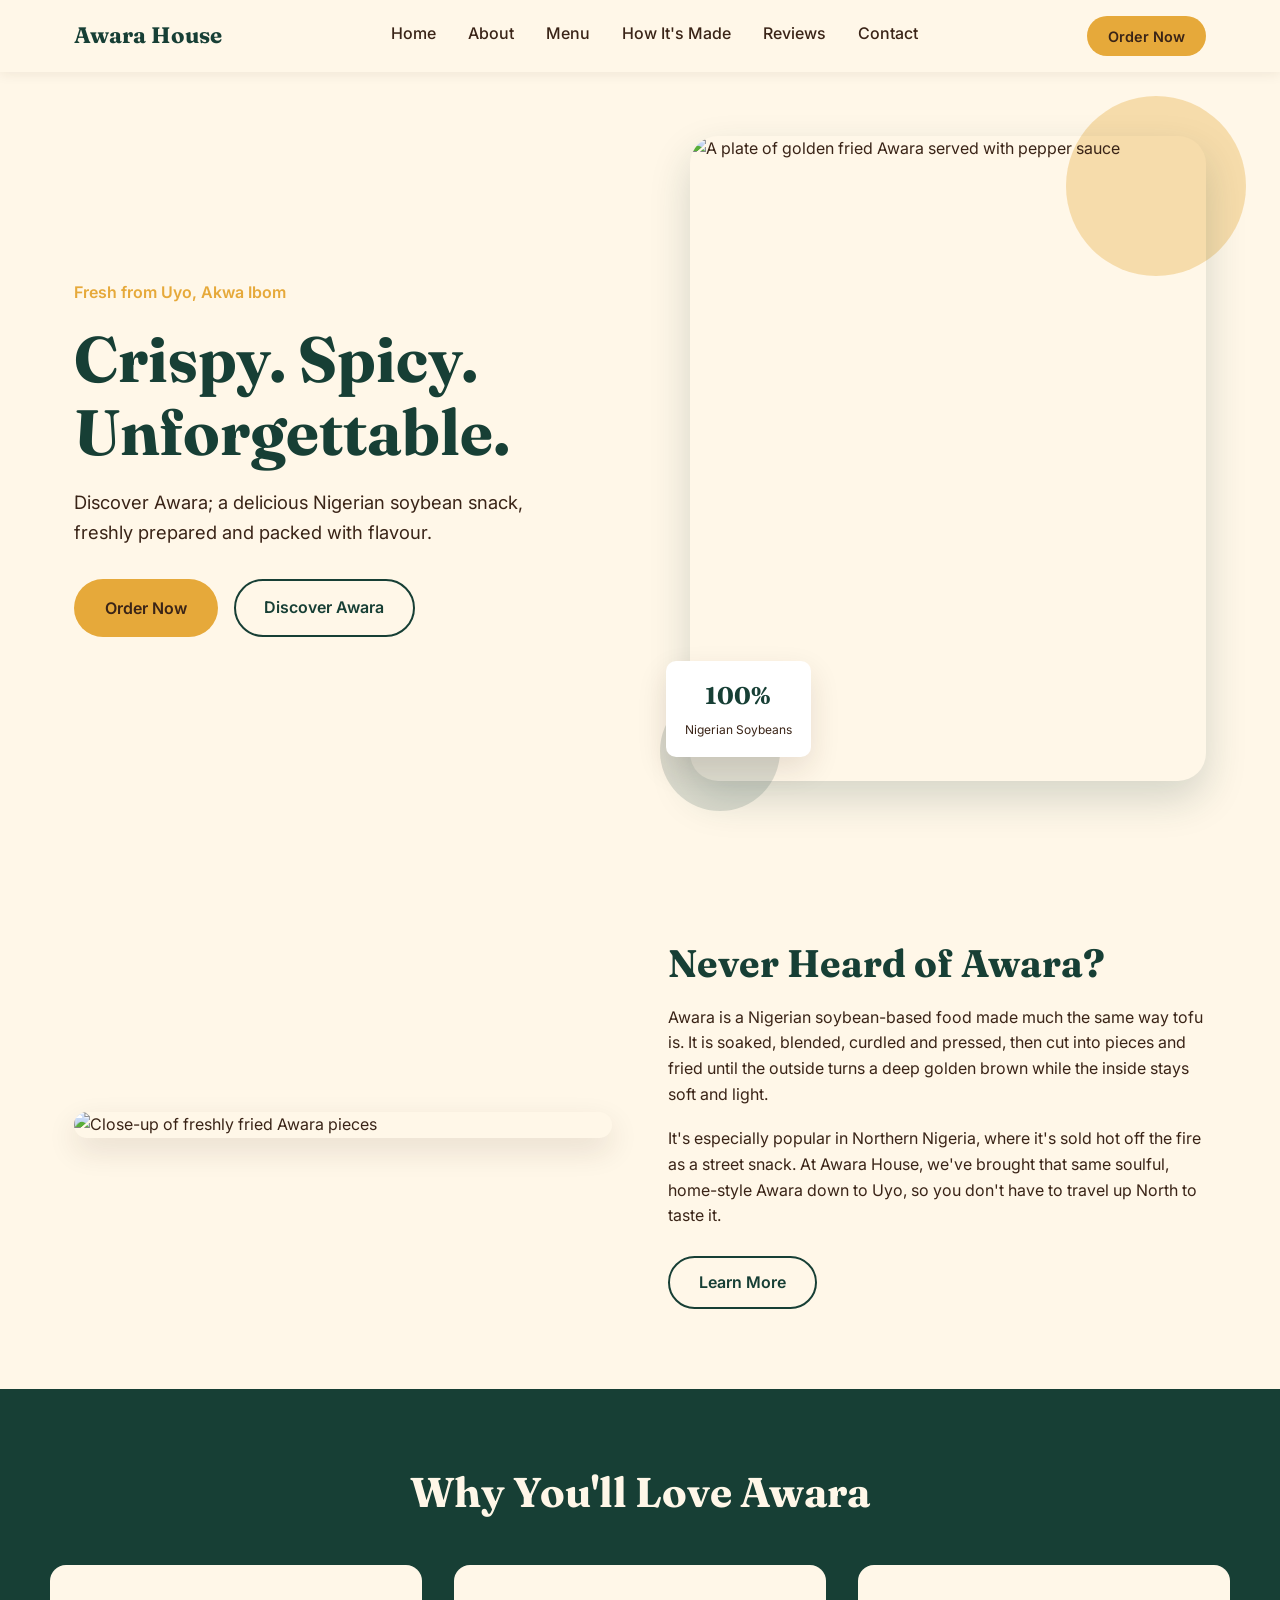
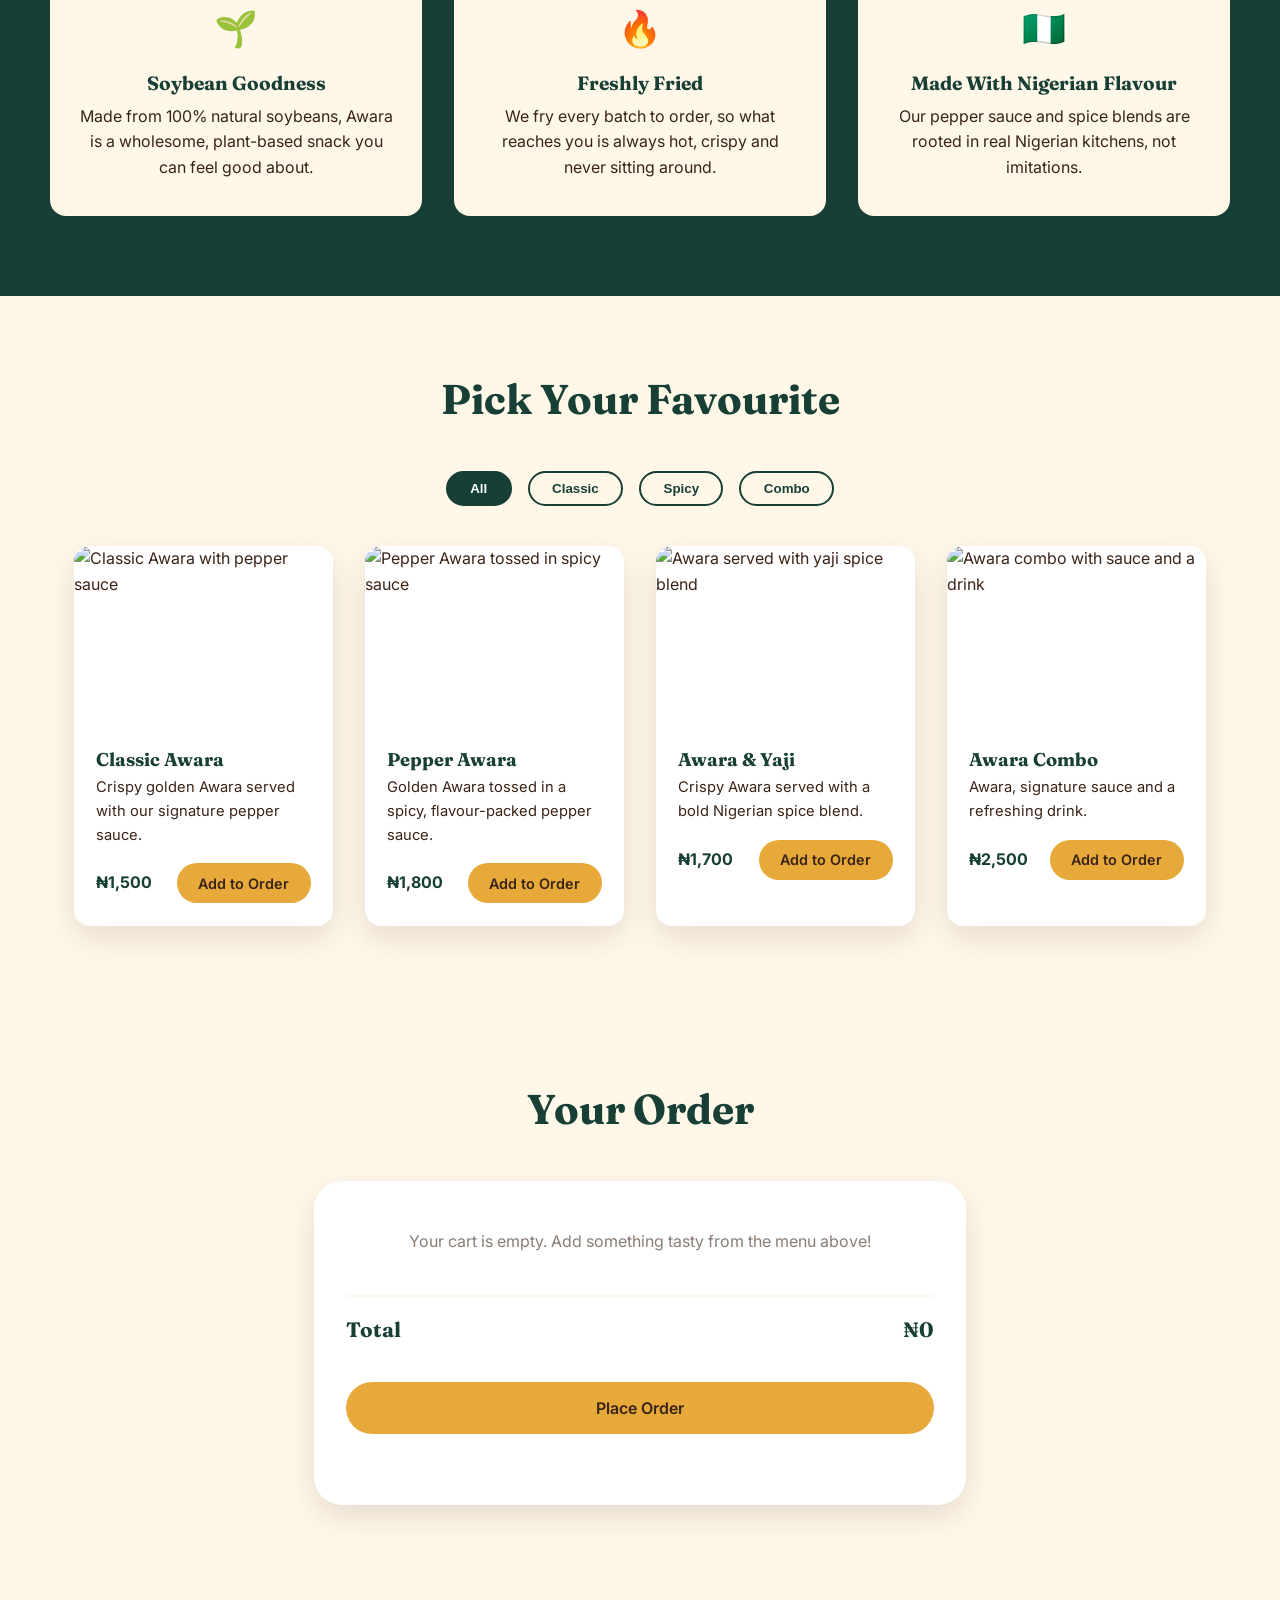
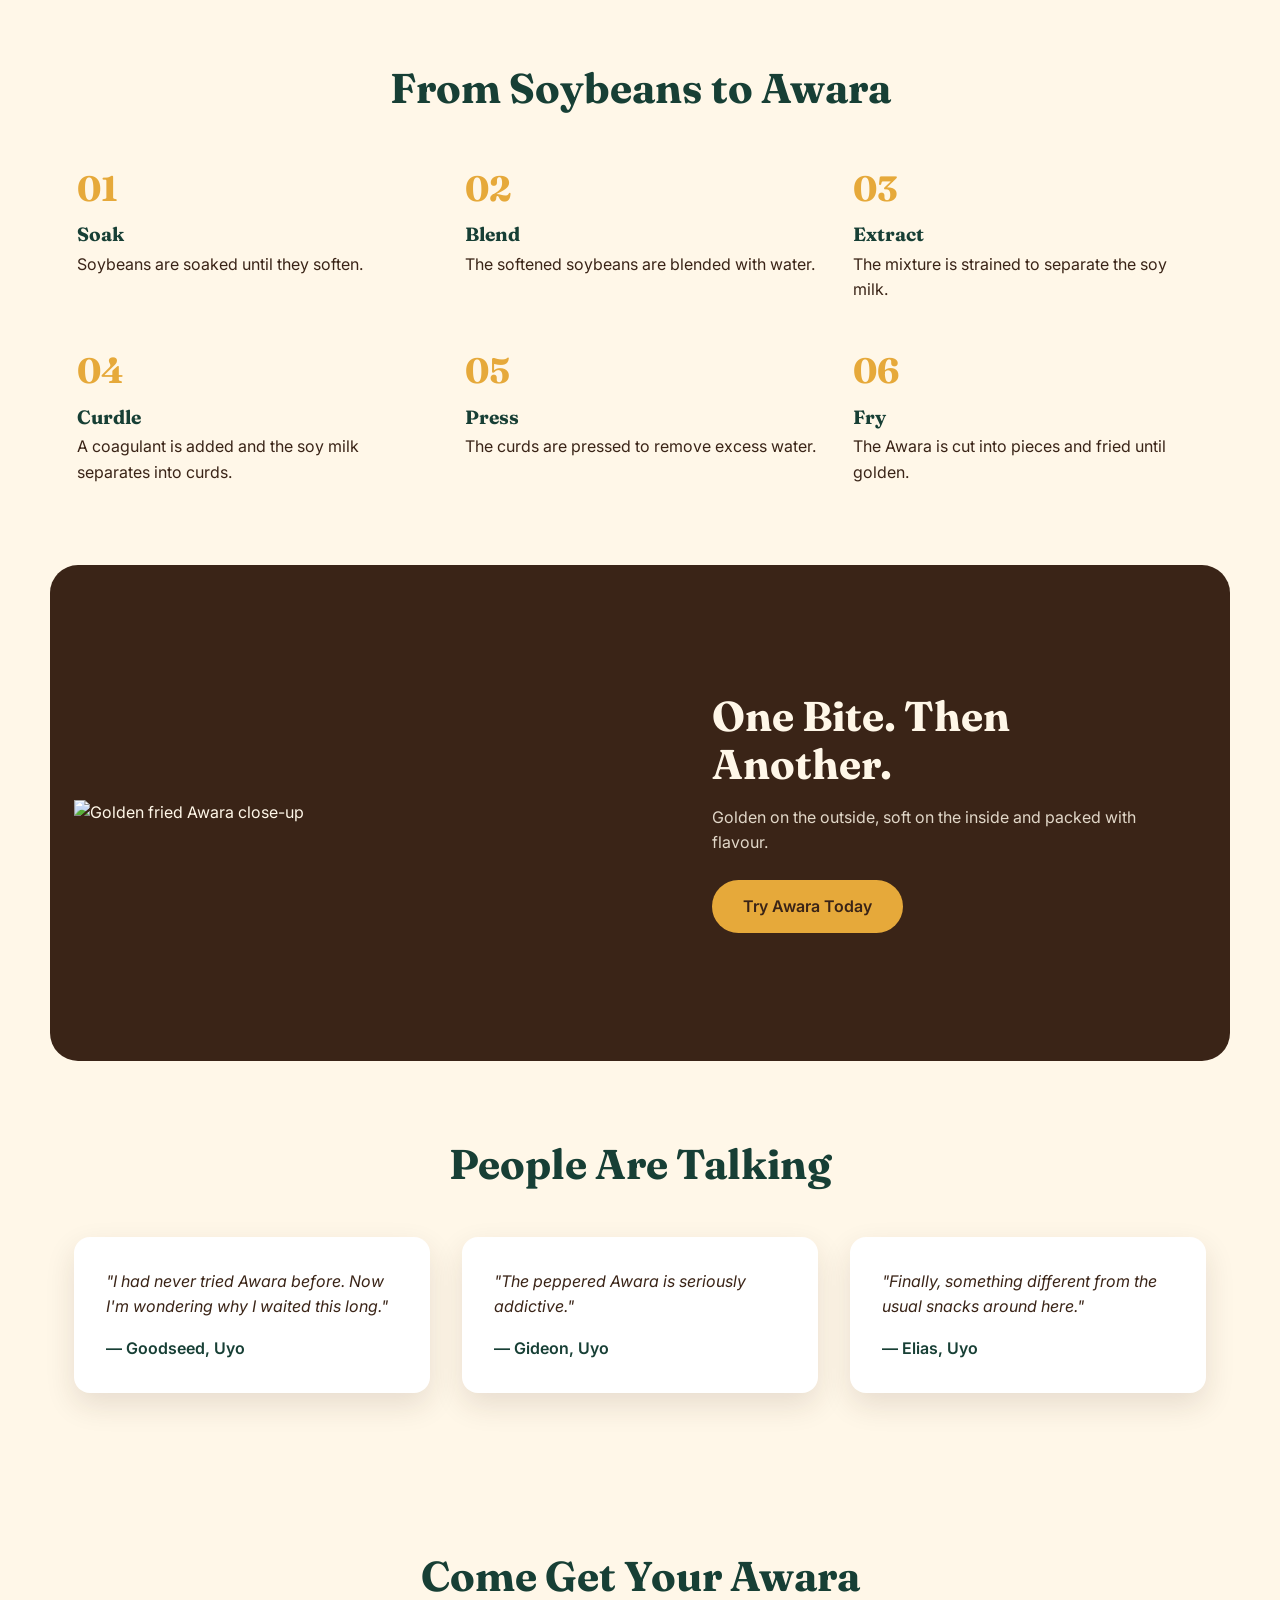
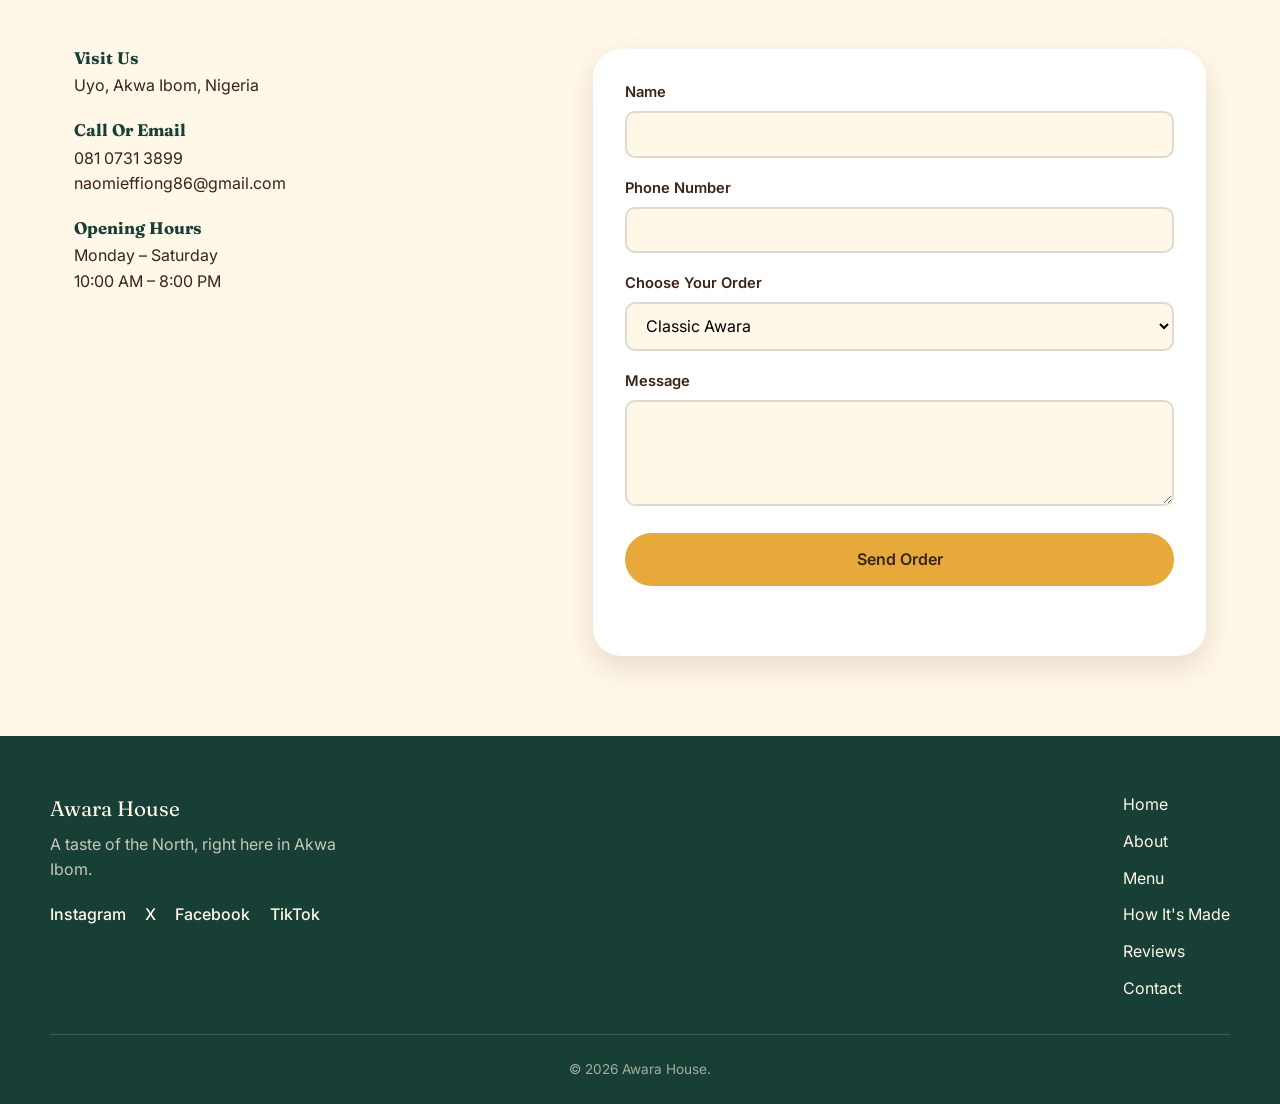
==== index.html @ c35dde1b "Rename awara.html to index.html" ====
<!DOCTYPE html>
<html lang="en">
<head>
    <meta charset="UTF-8">
    <meta name="viewport" content="width=device-width, initial-scale=1.0">
    <meta name="description" content="Awara House brings crispy, spicy, unforgettable soybean Awara to Uyo, Akwa Ibom. Order fresh Awara today." />
    <title>Awara House | A Taste of the North, Right Here in Akwa Ibom</title>
    <link rel="stylesheet" href="awara.css">
     <link rel="preconnect" href="https://fonts.googleapis.com">
  <link rel="preconnect" href="https://fonts.gstatic.com" crossorigin>
  <link href="https://fonts.googleapis.com/css2?family=Fraunces:opsz,wght@9..144,400;9..144,600;9..144,700&family=Inter:wght@400;500;600;700&display=swap" rel="stylesheet">
</head>
<body>
      <header class="navbar" id="navbar">
              <div class="navbar__inner">
      <a href="#home" class="navbar__logo">Awara House</a>
 
      <nav class="navbar__nav" id="navMenu">
        <a href="#home">Home</a>
        <a href="#about">About</a>
        <a href="#menu">Menu</a>
        <a href="#how-its-made">How It's Made</a>
        <a href="#reviews">Reviews</a>
        <a href="#contact">Contact</a>
      </nav>
 
      <div class="navbar__actions">
        <button class="btn btn--primary btn--small" id="orderNowNavBtn">Order Now</button>
 
        <button class="hamburger" id="hamburgerBtn" aria-label="Open menu" aria-expanded="false" aria-controls="navMenu">
          <span></span>
          <span></span>
          <span></span>
        </button>
      </div>
    </div>
  </header>
 
  <main>
 
   
    <section class="hero" id="home">
      <div class="hero__content">
        <p class="hero__eyebrow">Fresh from Uyo, Akwa Ibom</p>
        <h1 class="hero__headline">Crispy. Spicy.<br>Unforgettable.</h1>
        <p class="hero__subheading">Discover Awara; a delicious Nigerian soybean snack, freshly prepared and packed with flavour.</p>
        <div class="hero__actions">
          <button class="btn btn--primary" id="heroOrderBtn">Order Now</button>
          <a href="#about" class="btn btn--ghost">Discover Awara</a>
        </div>
      </div>
 
      <div class="hero__media">
        <div class="hero__image-frame">
          <img src="images/hero-awara.png" alt="A plate of golden fried Awara served with pepper sauce" class="hero__image" />
        </div>
        <div class="hero__blob hero__blob--one" aria-hidden="true"></div>
        <div class="hero__blob hero__blob--two" aria-hidden="true"></div>
        <div class="hero__badge" aria-hidden="true">
          <span class="hero__badge-number">100%</span>
          <span class="hero__badge-label">Nigerian Soybeans</span>
        </div>
      </div>
    </section>
 
   
    <section class="about" id="about">
      <div class="about__image">
        <img src="images/about-awara.png" alt="Close-up of freshly fried Awara pieces" />
      </div>
 
      <div class="about__text">
        <h2>Never Heard of Awara?</h2>
        <p>
          Awara is a Nigerian soybean-based food made much the same way tofu is.
          It is soaked, blended, curdled and pressed, then cut into pieces and fried
          until the outside turns a deep golden brown while the inside stays
          soft and light.
        </p>
        <p>
          It's especially popular in Northern Nigeria, where it's sold hot off
          the fire as a street snack. At Awara House, we've brought that same
          soulful, home-style Awara down to Uyo, so you don't have to travel
          up North to taste it.
        </p>
        <button class="btn btn--outline">Learn More</button>
      </div>
    </section>
 
   
    <section class="why" id="why">
      <h2 class="section-heading">Why You'll Love Awara</h2>
 
      <div class="why__grid">
        <div class="why-card">
          <span class="why-card__icon" aria-hidden="true">🌱</span>
          <h3>Soybean Goodness</h3>
          <p>Made from 100% natural soybeans, Awara is a wholesome, plant-based snack you can feel good about.</p>
        </div>
 
        <div class="why-card">
          <span class="why-card__icon" aria-hidden="true">🔥</span>
          <h3>Freshly Fried</h3>
          <p>We fry every batch to order, so what reaches you is always hot, crispy and never sitting around.</p>
        </div>
 
        <div class="why-card">
          <span class="why-card__icon" aria-hidden="true">🇳🇬</span>
          <h3>Made With Nigerian Flavour</h3>
          <p>Our pepper sauce and spice blends are rooted in real Nigerian kitchens, not imitations.</p>
        </div>
      </div>
    </section>
 
 
    <section class="menu" id="menu">
      <h2 class="section-heading">Pick Your Favourite</h2>
 
      <div class="menu__filters" id="menuFilters">
        <button class="filter-btn is-active" data-filter="all">All</button>
        <button class="filter-btn" data-filter="classic">Classic</button>
        <button class="filter-btn" data-filter="spicy">Spicy</button>
        <button class="filter-btn" data-filter="combo">Combo</button>
      </div>
 
      <div class="menu__grid" id="menuGrid">
        <!-- Each card has a data-category attribute so JavaScript can filter it -->
        <article class="food-card" data-category="classic" data-id="classic-awara">
          <img src="images/menu-classic-awara.png" alt="Classic Awara with pepper sauce" class="food-card__image" />
          <div class="food-card__body">
            <h3>Classic Awara</h3>
            <p>Crispy golden Awara served with our signature pepper sauce.</p>
            <div class="food-card__footer">
              <span class="food-card__price">₦1,500</span>
              <button class="btn btn--small btn--primary add-to-order-btn"
                data-name="Classic Awara" data-price="1500">Add to Order</button>
            </div>
          </div>
        </article>
 
        <article class="food-card" data-category="spicy" data-id="pepper-awara">
          <img src="images/menu-pepper-awara.png" alt="Pepper Awara tossed in spicy sauce" class="food-card__image" />
          <div class="food-card__body">
            <h3>Pepper Awara</h3>
            <p>Golden Awara tossed in a spicy, flavour-packed pepper sauce.</p>
            <div class="food-card__footer">
              <span class="food-card__price">₦1,800</span>
              <button class="btn btn--small btn--primary add-to-order-btn"
                data-name="Pepper Awara" data-price="1800">Add to Order</button>
            </div>
          </div>
        </article>
 
        <article class="food-card" data-category="spicy" data-id="awara-yaji">
          <img src="images/hero-awara.png" alt="Awara served with yaji spice blend" class="food-card__image" />
          <div class="food-card__body">
            <h3>Awara &amp; Yaji</h3>
            <p>Crispy Awara served with a bold Nigerian spice blend.</p>
            <div class="food-card__footer">
              <span class="food-card__price">₦1,700</span>
              <button class="btn btn--small btn--primary add-to-order-btn"
                data-name="Awara & Yaji" data-price="1700">Add to Order</button>
            </div>
          </div>
        </article>
 
        <article class="food-card" data-category="combo" data-id="awara-combo">
          <img src="images/menu-awara-combo.png" alt="Awara combo with sauce and a drink" class="food-card__image" />
          <div class="food-card__body">
            <h3>Awara Combo</h3>
            <p>Awara, signature sauce and a refreshing drink.</p>
            <div class="food-card__footer">
              <span class="food-card__price">₦2,500</span>
              <button class="btn btn--small btn--primary add-to-order-btn"
                data-name="Awara Combo" data-price="2500">Add to Order</button>
            </div>
          </div>
        </article>
      </div>
    </section>
 

    <section class="cart" id="cart">
      <h2 class="section-heading">Your Order</h2>
 
      <div class="cart__box">
        <ul class="cart__list" id="cartList">
          <li class="cart__empty" id="cartEmptyMessage">Your cart is empty. Add something tasty from the menu above!</li>
        </ul>
 
        <div class="cart__total-row">
          <span>Total</span>
          <span id="cartTotal">₦0</span>
        </div>
 
        <button class="btn btn--primary btn--full" id="placeOrderBtn">Place Order</button>
        <p class="cart__note" id="orderSuccessMessage" role="status"></p>
      </div>
    </section>
 
 
    <section class="process" id="how-its-made">
      <h2 class="section-heading">From Soybeans to Awara</h2>
 
      <ol class="process__list">
        <li class="process-step">
          <span class="process-step__number">01</span>
          <h3>Soak</h3>
          <p>Soybeans are soaked until they soften.</p>
        </li>
        <li class="process-step">
          <span class="process-step__number">02</span>
          <h3>Blend</h3>
          <p>The softened soybeans are blended with water.</p>
        </li>
        <li class="process-step">
          <span class="process-step__number">03</span>
          <h3>Extract</h3>
          <p>The mixture is strained to separate the soy milk.</p>
        </li>
        <li class="process-step">
          <span class="process-step__number">04</span>
          <h3>Curdle</h3>
          <p>A coagulant is added and the soy milk separates into curds.</p>
        </li>
        <li class="process-step">
          <span class="process-step__number">05</span>
          <h3>Press</h3>
          <p>The curds are pressed to remove excess water.</p>
        </li>
        <li class="process-step">
          <span class="process-step__number">06</span>
          <h3>Fry</h3>
          <p>The Awara is cut into pieces and fried until golden.</p>
        </li>
      </ol>
    </section>
 
  
    <section class="featured">
      <div class="featured__image">
        <img src="images/menu-classic-awara.png" alt="Golden fried Awara close-up" />
      </div>
      <div class="featured__content">
        <h2>One Bite. Then Another.</h2>
        <p>Golden on the outside, soft on the inside and packed with flavour.</p>
        <button class="btn btn--primary" id="featuredOrderBtn">Try Awara Today</button>
      </div>
    </section>

    <section class="testimonials" id="reviews">
      <h2 class="section-heading">People Are Talking</h2>
 
      <div class="testimonials__grid">
        <blockquote class="testimonial-card">
          <p>"I had never tried Awara before. Now I'm wondering why I waited this long."</p>
          <cite>— Goodseed, Uyo</cite>
        </blockquote>
 
        <blockquote class="testimonial-card">
          <p>"The peppered Awara is seriously addictive."</p>
          <cite>— Gideon, Uyo</cite>
        </blockquote>
 
        <blockquote class="testimonial-card">
          <p>"Finally, something different from the usual snacks around here."</p>
          <cite>— Elias, Uyo</cite>
        </blockquote>
      </div>
    </section>
 
  
    <section class="contact" id="contact">
      <h2 class="section-heading">Come Get Your Awara</h2>
 
      <div class="contact__wrapper">
        <div class="contact__details">
          <h3>Visit Us</h3>
          <p>Uyo, Akwa Ibom, Nigeria</p>
 
          <h3>Call Or Email</h3>
          <p>081 0731 3899<br>naomieffiong86@gmail.com</p>
 
          <h3>Opening Hours</h3>
          <p>Monday – Saturday<br>10:00 AM – 8:00 PM</p>
        </div>
 
        <form class="contact__form" id="contactForm" novalidate>
          <div class="form-group">
            <label for="name">Name</label>
            <input type="text" id="name" name="name" required />
          </div>
 
          <div class="form-group">
            <label for="phone">Phone Number</label>
            <input type="tel" id="phone" name="phone" required />
          </div>
 
          <div class="form-group">
            <label for="orderChoice">Choose Your Order</label>
            <select id="orderChoice" name="orderChoice">
              <option value="Classic Awara">Classic Awara</option>
              <option value="Pepper Awara">Pepper Awara</option>
              <option value="Awara & Yaji">Awara & Yaji</option>
              <option value="Awara Combo">Awara Combo</option>
            </select>
          </div>
 
          <div class="form-group">
            <label for="message">Message</label>
            <textarea id="message" name="message" rows="4"></textarea>
          </div>
 
          <button type="submit" class="btn btn--primary btn--full">Send Order</button>
          <p class="contact__note" id="contactSuccessMessage" role="status"></p>
        </form>
      </div>
    </section>
 
  </main>
 
  
  <footer class="footer">
    <div class="footer__inner">
      <div class="footer__brand">
        <p class="footer__logo">Awara House</p>
        <p class="footer__tagline">A taste of the North, right here in Akwa Ibom.</p>
 
        <div class="footer__socials">
          <a href="#" aria-label="Instagram">Instagram</a>
          <a href="#" aria-label="X">X</a>
          <a href="#" aria-label="Facebook">Facebook</a>
          <a href="#" aria-label="TikTok">TikTok</a>
        </div>
      </div>
 
      <nav class="footer__nav">
        <a href="#home">Home</a>
        <a href="#about">About</a>
        <a href="#menu">Menu</a>
        <a href="#how-its-made">How It's Made</a>
        <a href="#reviews">Reviews</a>
        <a href="#contact">Contact</a>
      </nav>
    </div>
 
    <p class="footer__copyright">&copy; 2026 Awara House.</p>
  </footer>
 
  <script src="awara.js"></script>
</body>
</html>
---- awara.css ----
:root {
  --primary-color: #173F35;   /* Deep Green */
  --cream: #FFF7E8;           /* Cream background */
  --gold: #E6A93A;            /* Golden Yellow accent */
  --brown: #3A2417;           /* Dark Brown text */
  --white: #FFFFFF;

  --font-heading: 'Fraunces', serif;
  --font-body: 'Inter', sans-serif;

  --radius-lg: 28px;
  --radius-md: 16px;
  --radius-sm: 10px;

  --shadow-soft: 0 12px 30px rgba(58, 36, 23, 0.12);
  --shadow-lift: 0 18px 40px rgba(23, 63, 53, 0.18);

  --max-width: 1180px;
  --transition-fast: 0.2s ease;
  --transition-normal: 0.35s ease;
}


* {
  margin: 0;
  padding: 0;
  box-sizing: border-box; /* padding/border no longer add to an element's width */
}

html {
  scroll-behavior: smooth; /* smooth scroll when clicking nav links */
}

body {
  font-family: var(--font-body);
  color: var(--brown);
  background-color: var(--cream);
  line-height: 1.6;
  overflow-x: hidden;
}

h1, h2, h3 {
  font-family: var(--font-heading);
  color: var(--primary-color);
  line-height: 1.15;
}

img {
  max-width: 100%;
  display: block;
}

a {
  text-decoration: none;
  color: inherit;
}

ul, ol {
  list-style: none;
}

/* Visible focus outline for keyboard users, on every focusable element */
a:focus-visible,
button:focus-visible,
input:focus-visible,
textarea:focus-visible,
select:focus-visible {
  outline: 3px solid var(--gold);
  outline-offset: 3px;
}

.section-heading {
  text-align: center;
  font-size: clamp(1.8rem, 4vw, 2.6rem);
  margin-bottom: 3rem;
}

/* A shared max-width wrapper used by most sections so content
   doesn't stretch edge-to-edge on very wide screens. */
section {
  padding: 5rem 1.5rem;
}

.btn {
  display: inline-block;
  font-family: var(--font-body);
  font-weight: 600;
  font-size: 1rem;
  padding: 0.9rem 1.8rem;
  border-radius: 999px; /* fully rounded "pill" shape */
  border: 2px solid transparent;
  cursor: pointer;
  transition: transform var(--transition-fast), box-shadow var(--transition-fast), background-color var(--transition-fast);
}

.btn--primary {
  background-color: var(--gold);
  color: var(--brown);
}

.btn--primary:hover {
  transform: translateY(-2px);
  box-shadow: var(--shadow-soft);
}

.btn--ghost {
  background-color: transparent;
  color: var(--cream);
  border-color: var(--cream);
}

.btn--ghost:hover {
  background-color: var(--cream);
  color: var(--primary-color);
}

.btn--outline {
  background-color: transparent;
  color: var(--primary-color);
  border-color: var(--primary-color);
}

.btn--outline:hover {
  background-color: var(--primary-color);
  color: var(--white);
}

.btn--small {
  padding: 0.6rem 1.2rem;
  font-size: 0.9rem;
}

.btn--full {
  width: 100%;
}


.navbar {
  position: sticky;
  top: 0;
  z-index: 100;
  background-color: var(--cream);
  box-shadow: 0 2px 12px rgba(58, 36, 23, 0.08);
}

.navbar__inner {
  max-width: var(--max-width);
  margin: 0 auto;
  display: flex;
  align-items: center;
  justify-content: space-between;
  padding: 1rem 1.5rem;
}

.navbar__logo {
  font-family: var(--font-heading);
  font-weight: 700;
  font-size: 1.4rem;
  color: var(--primary-color);
}

/* The logo still needs SOME visible focus state for keyboard users —
   just a quieter one than the box outline other elements get, since a
   thick rectangle around a wordmark looks like a rendering glitch. */
.navbar__logo:focus-visible {
  outline: none;
  text-decoration: underline;
  text-decoration-color: var(--gold);
  text-decoration-thickness: 3px;
}

.navbar__nav {
  display: flex;
  gap: 2rem;
}

.navbar__nav a {
  font-weight: 500;
  color: var(--brown);
  position: relative;
  padding-bottom: 4px;
}

/* An underline that grows in from the left on hover, instead of
   just appearing — a small, deliberate motion detail. */
.navbar__nav a::after {
  content: '';
  position: absolute;
  left: 0;
  bottom: 0;
  width: 0;
  height: 2px;
  background-color: var(--gold);
  transition: width var(--transition-fast);
}

.navbar__nav a:hover::after {
  width: 100%;
}

.navbar__actions {
  display: flex;
  align-items: center;
  gap: 1rem;
}

/* Hamburger icon: three stacked spans styled as lines.
   Hidden by default; media query below reveals it on mobile. */
.hamburger {
  display: none;
  flex-direction: column;
  justify-content: space-between;
  width: 28px;
  height: 20px;
  background: none;
  border: none;
  cursor: pointer;
}

.hamburger span {
  display: block;
  height: 3px;
  width: 100%;
  background-color: var(--primary-color);
  border-radius: 2px;
  transition: transform var(--transition-fast), opacity var(--transition-fast);
}

/* When JavaScript adds this class, the three lines animate into an X */
.hamburger.is-open span:nth-child(1) {
  transform: translateY(8.5px) rotate(45deg);
}
.hamburger.is-open span:nth-child(2) {
  opacity: 0;
}
.hamburger.is-open span:nth-child(3) {
  transform: translateY(-8.5px) rotate(-45deg);
}


.hero {
  display: grid;
  grid-template-columns: 1.1fr 1fr;
  align-items: center;
  gap: 3rem;
  max-width: var(--max-width);
  margin: 0 auto;
  padding: 4rem 1.5rem 5rem;
}

.hero__eyebrow {
  color: var(--gold);
  font-weight: 600;
  margin-bottom: 1rem;
}

.hero__headline {
  font-size: clamp(2.4rem, 5vw, 4rem);
  margin-bottom: 1.2rem;
}

.hero__subheading {
  font-size: 1.15rem;
  max-width: 42ch;
  margin-bottom: 2rem;
  color: var(--brown);
}

.hero__actions {
  display: flex;
  gap: 1rem;
  flex-wrap: wrap;
}

.hero__actions .btn--ghost {
  color: var(--primary-color);
  border-color: var(--primary-color);
}

.hero__actions .btn--ghost:hover {
  background-color: var(--primary-color);
  color: var(--white);
}

.hero__media {
  position: relative;
}

.hero__image-frame {
  border-radius: var(--radius-lg);
  overflow: hidden;
  box-shadow: var(--shadow-lift);
  aspect-ratio: 4 / 5;
}

.hero__image {
  width: 100%;
  height: 100%;
  object-fit: cover;
}

/* Decorative background shapes. aria-hidden in the HTML keeps
   screen readers from announcing them since they add nothing
   but visual texture. */
.hero__blob {
  position: absolute;
  border-radius: 50%;
  z-index: -1;
}

.hero__blob--one {
  width: 180px;
  height: 180px;
  background-color: var(--gold);
  opacity: 0.35;
  top: -40px;
  right: -40px;
}

.hero__blob--two {
  width: 120px;
  height: 120px;
  background-color: var(--primary-color);
  opacity: 0.15;
  bottom: -30px;
  left: -30px;
}

.hero__badge {
  position: absolute;
  bottom: 1.5rem;
  left: -1.5rem;
  background-color: var(--white);
  border-radius: var(--radius-sm);
  padding: 1rem 1.2rem;
  box-shadow: var(--shadow-soft);
  text-align: center;
}

.hero__badge-number {
  display: block;
  font-family: var(--font-heading);
  font-size: 1.5rem;
  color: var(--primary-color);
  font-weight: 700;
}

.hero__badge-label {
  font-size: 0.75rem;
  color: var(--brown);
}


.about {
  display: grid;
  grid-template-columns: 1fr 1fr;
  gap: 3.5rem;
  align-items: center;
  max-width: var(--max-width);
  margin: 0 auto;
}

.about__image img {
  border-radius: var(--radius-lg);
  box-shadow: var(--shadow-soft);
}

.about__text h2 {
  margin-bottom: 1.2rem;
  font-size: clamp(1.8rem, 4vw, 2.4rem);
}

.about__text p {
  margin-bottom: 1.2rem;
}

.about__text .btn {
  margin-top: 0.5rem;
}


.why {
  background-color: var(--primary-color);
}

.why .section-heading {
  color: var(--cream);
}

.why__grid {
  max-width: var(--max-width);
  margin: 0 auto;
  display: grid;
  grid-template-columns: repeat(3, 1fr);
  gap: 2rem;
}

.why-card {
  background-color: var(--cream);
  border-radius: var(--radius-md);
  padding: 2.2rem 1.8rem;
  text-align: center;
  transition: transform var(--transition-fast), box-shadow var(--transition-fast);
}

.why-card:hover {
  transform: translateY(-8px);
  box-shadow: var(--shadow-lift);
}

.why-card__icon {
  font-size: 2.2rem;
  display: inline-block;
  margin-bottom: 1rem;
}

.why-card h3 {
  font-size: 1.2rem;
  margin-bottom: 0.6rem;
}


.menu {
  max-width: var(--max-width);
  margin: 0 auto;
}

.menu__filters {
  display: flex;
  justify-content: center;
  gap: 1rem;
  flex-wrap: wrap;
  margin-bottom: 2.5rem;
}

.filter-btn {
  background: none;
  border: 2px solid var(--primary-color);
  color: var(--primary-color);
  padding: 0.5rem 1.4rem;
  border-radius: 999px;
  font-weight: 600;
  cursor: pointer;
  transition: background-color var(--transition-fast), color var(--transition-fast);
}

.filter-btn:hover {
  background-color: rgba(23, 63, 53, 0.08);
}

/* Added by JavaScript to whichever filter is currently selected */
.filter-btn.is-active {
  background-color: var(--primary-color);
  color: var(--white);
}

.menu__grid {
  display: grid;
  grid-template-columns: repeat(auto-fit, minmax(240px, 1fr));
  gap: 2rem;
}

.food-card {
  background-color: var(--white);
  border-radius: var(--radius-md);
  overflow: hidden;
  box-shadow: var(--shadow-soft);
  transition: transform var(--transition-fast);
}

.food-card:hover {
  transform: translateY(-6px);
}

.food-card__image {
  width: 100%;
  height: 180px;
  object-fit: cover;
}

.food-card__body {
  padding: 1.4rem;
}

.food-card__body h3 {
  font-size: 1.15rem;
  margin-bottom: 0.4rem;
}

.food-card__body p {
  font-size: 0.92rem;
  margin-bottom: 1rem;
  min-height: 3em;
}

.food-card__footer {
  display: flex;
  align-items: center;
  justify-content: space-between;
}

.food-card__price {
  font-weight: 700;
  color: var(--primary-color);
}

/* Hidden by JavaScript when a card doesn't match the active filter */
.food-card.is-hidden {
  display: none;
}


.cart {
  max-width: 700px;
  margin: 0 auto;
}

.cart__box {
  background-color: var(--white);
  border-radius: var(--radius-lg);
  padding: 2rem;
  box-shadow: var(--shadow-soft);
}

.cart__list {
  margin-bottom: 1.5rem;
}

.cart__empty {
  text-align: center;
  color: rgba(58, 36, 23, 0.6);
  padding: 1rem 0;
}

.cart-item {
  display: flex;
  align-items: center;
  justify-content: space-between;
  gap: 1rem;
  padding: 0.9rem 0;
  border-bottom: 1px solid rgba(58, 36, 23, 0.1);
}

.cart-item__name {
  font-weight: 600;
  flex: 1;
}

.cart-item__price {
  color: var(--primary-color);
  font-weight: 600;
  min-width: 80px;
  text-align: right;
}

.cart-item__qty {
  display: flex;
  align-items: center;
  gap: 0.6rem;
}

.qty-btn {
  width: 28px;
  height: 28px;
  border-radius: 50%;
  border: 2px solid var(--primary-color);
  background-color: transparent;
  color: var(--primary-color);
  font-weight: 700;
  cursor: pointer;
  line-height: 1;
}

.qty-btn:hover {
  background-color: var(--primary-color);
  color: var(--white);
}

.cart-item__remove {
  background: none;
  border: none;
  color: #a4453a;
  font-size: 0.85rem;
  cursor: pointer;
  text-decoration: underline;
}

.cart__total-row {
  display: flex;
  justify-content: space-between;
  font-family: var(--font-heading);
  font-size: 1.3rem;
  font-weight: 700;
  color: var(--primary-color);
  padding: 1rem 0;
  border-top: 2px solid var(--cream);
  margin-bottom: 1.2rem;
}

.cart__note {
  margin-top: 1rem;
  text-align: center;
  font-weight: 600;
  color: var(--primary-color);
  min-height: 1.4em;
}


.process {
  max-width: var(--max-width);
  margin: 0 auto;
}

.process__list {
  display: grid;
  grid-template-columns: repeat(3, 1fr);
  gap: 2.5rem 2rem;
}

.process-step {
  position: relative;
  padding-left: 0.2rem;
  /* Visible by default. JavaScript is the ONLY thing that adds
     .will-animate below — so if JS ever fails to run, these steps
     simply appear normally instead of staying invisible forever. */
  transition: opacity 0.6s ease, transform 0.6s ease;
}

/* Starting (hidden) state for the scroll-reveal animation.
   Only applied by JavaScript, right before the step scrolls into view. */
.process-step.will-animate {
  opacity: 0;
  transform: translateY(24px);
}

.process-step.is-visible {
  opacity: 1;
  transform: translateY(0);
}

.process-step__number {
  display: block;
  font-family: var(--font-heading);
  font-size: 2.2rem;
  font-weight: 700;
  color: var(--gold);
  margin-bottom: 0.4rem;
}

.process-step h3 {
  font-size: 1.2rem;
  margin-bottom: 0.4rem;
}


.featured {
  display: grid;
  grid-template-columns: 1fr 1fr;
  align-items: center;
  gap: 3rem;
  max-width: var(--max-width);
  margin: 0 auto;
  background-color: var(--brown);
  color: var(--cream);
  border-radius: var(--radius-lg);
  overflow: hidden;
}

.featured__image img {
  height: 100%;
  width: 100%;
  object-fit: cover;
}

.featured__content {
  padding: 3rem;
}

.featured__content h2 {
  color: var(--cream);
  font-size: clamp(1.8rem, 4vw, 2.6rem);
  margin-bottom: 1rem;
}

.featured__content p {
  margin-bottom: 1.5rem;
  color: rgba(255, 247, 232, 0.85);
}


.testimonials {
  max-width: var(--max-width);
  margin: 0 auto;
}

.testimonials__grid {
  display: grid;
  grid-template-columns: repeat(3, 1fr);
  gap: 2rem;
}

.testimonial-card {
  background-color: var(--white);
  border-radius: var(--radius-md);
  padding: 2rem;
  box-shadow: var(--shadow-soft);
}

.testimonial-card p {
  font-style: italic;
  margin-bottom: 1rem;
}

.testimonial-card cite {
  font-weight: 600;
  color: var(--primary-color);
  font-style: normal;
}


.contact {
  max-width: var(--max-width);
  margin: 0 auto;
}

.contact__wrapper {
  display: grid;
  grid-template-columns: 1fr 1.3fr;
  gap: 3rem;
}

.contact__details h3 {
  font-size: 1.05rem;
  margin-top: 1.4rem;
  margin-bottom: 0.3rem;
}

.contact__details h3:first-child {
  margin-top: 0;
}

.contact__form {
  background-color: var(--white);
  border-radius: var(--radius-lg);
  padding: 2rem;
  box-shadow: var(--shadow-soft);
}

.form-group {
  margin-bottom: 1.2rem;
}

.form-group label {
  display: block;
  font-weight: 600;
  margin-bottom: 0.4rem;
  font-size: 0.92rem;
}

.form-group input,
.form-group select,
.form-group textarea {
  width: 100%;
  padding: 0.7rem 0.9rem;
  border: 2px solid rgba(23, 63, 53, 0.15);
  border-radius: var(--radius-sm);
  font-family: var(--font-body);
  font-size: 1rem;
  background-color: var(--cream);
  transition: border-color var(--transition-fast);
}

.form-group input:focus,
.form-group select:focus,
.form-group textarea:focus {
  border-color: var(--gold);
}

.contact__note {
  margin-top: 1rem;
  text-align: center;
  font-weight: 600;
  color: var(--primary-color);
  min-height: 1.4em;
}


.footer {
  background-color: var(--primary-color);
  color: var(--cream);
  padding: 3.5rem 1.5rem 1.5rem;
}

.footer__inner {
  max-width: var(--max-width);
  margin: 0 auto;
  display: flex;
  justify-content: space-between;
  flex-wrap: wrap;
  gap: 2rem;
  padding-bottom: 2rem;
  border-bottom: 1px solid rgba(255, 247, 232, 0.15);
}

.footer__logo {
  font-family: var(--font-heading);
  font-size: 1.3rem;
  margin-bottom: 0.4rem;
}

.footer__tagline {
  color: rgba(255, 247, 232, 0.75);
  margin-bottom: 1.2rem;
  max-width: 30ch;
}

.footer__socials {
  display: flex;
  gap: 1.2rem;
  flex-wrap: wrap;
}

.footer__socials a {
  font-weight: 500;
  color: var(--cream);
}

.footer__socials a:hover {
  color: var(--gold);
}

.footer__nav {
  display: flex;
  flex-direction: column;
  gap: 0.7rem;
}

.footer__nav a:hover {
  color: var(--gold);
}

.footer__copyright {
  text-align: center;
  padding-top: 1.5rem;
  font-size: 0.85rem;
  color: rgba(255, 247, 232, 0.6);
}



/* ---- Tablet (screens 1024px and below) ---- */
@media (max-width: 1024px) {
  .hero,
  .about,
  .featured,
  .contact__wrapper {
    grid-template-columns: 1fr;
  }

  .hero__media {
    order: -1; /* show the image above the text on smaller screens */
  }

  .why__grid,
  .testimonials__grid,
  .process__list {
    grid-template-columns: repeat(2, 1fr);
  }

  .featured__content {
    padding: 2.5rem 1.8rem;
  }
}

/* ---- Mobile (screens 768px and below) ---- */
@media (max-width: 768px) {
  .navbar__nav {
    position: absolute;
    top: 100%;
    left: 0;
    right: 0;
    background-color: var(--cream);
    flex-direction: column;
    align-items: center;
    gap: 0;
    max-height: 0;
    overflow: hidden;
    box-shadow: 0 12px 20px rgba(58, 36, 23, 0.08);
    transition: max-height var(--transition-normal);
  }

  /* JavaScript toggles this class on the nav to slide it open */
  .navbar__nav.is-open {
    max-height: 320px;
  }

  .navbar__nav a {
    width: 100%;
    text-align: center;
    padding: 1rem 0;
  }

  .navbar__actions .btn--small {
    display: none; /* keep the mobile header simple; Order Now lives in the hero */
  }

  .hamburger {
    display: flex;
  }

  .why__grid,
  .testimonials__grid,
  .process__list {
    grid-template-columns: 1fr;
  }

  section {
    padding: 3.5rem 1.2rem;
  }

  .hero__badge {
    left: 1rem;
  }
}
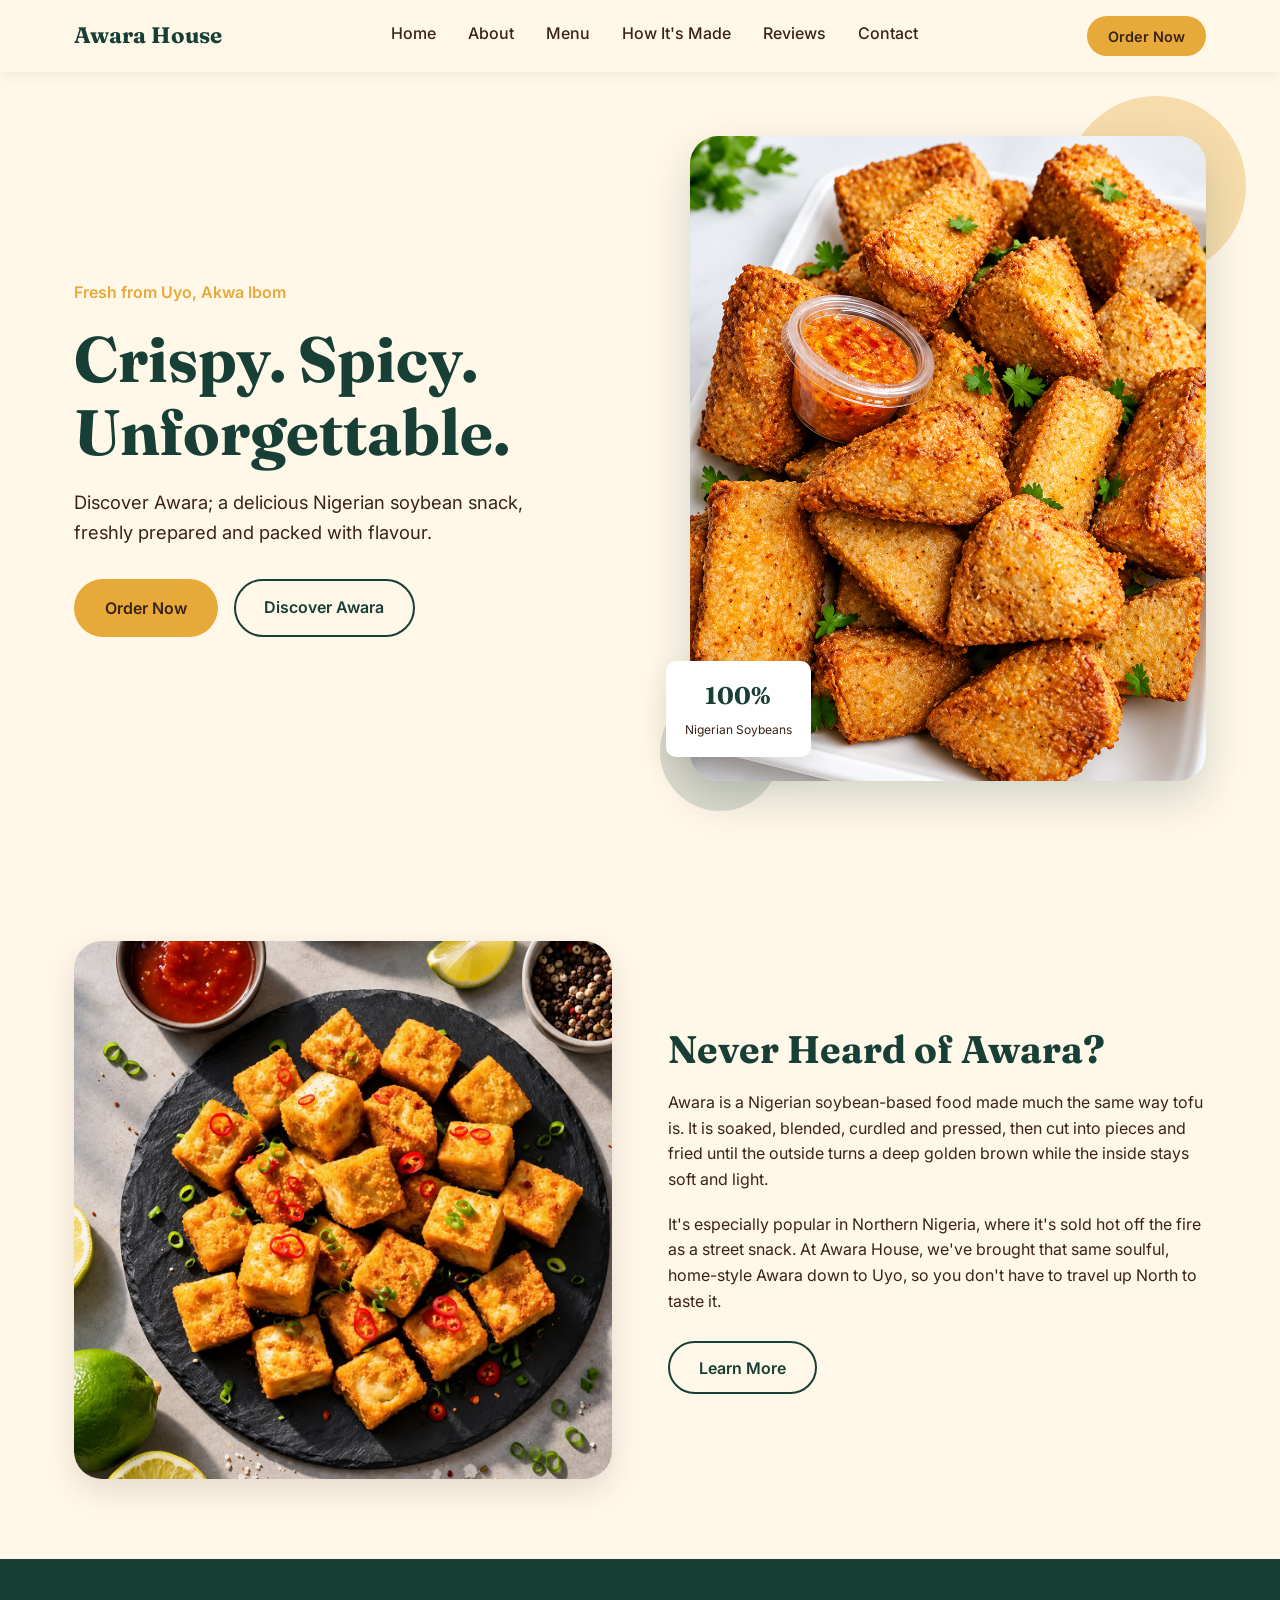
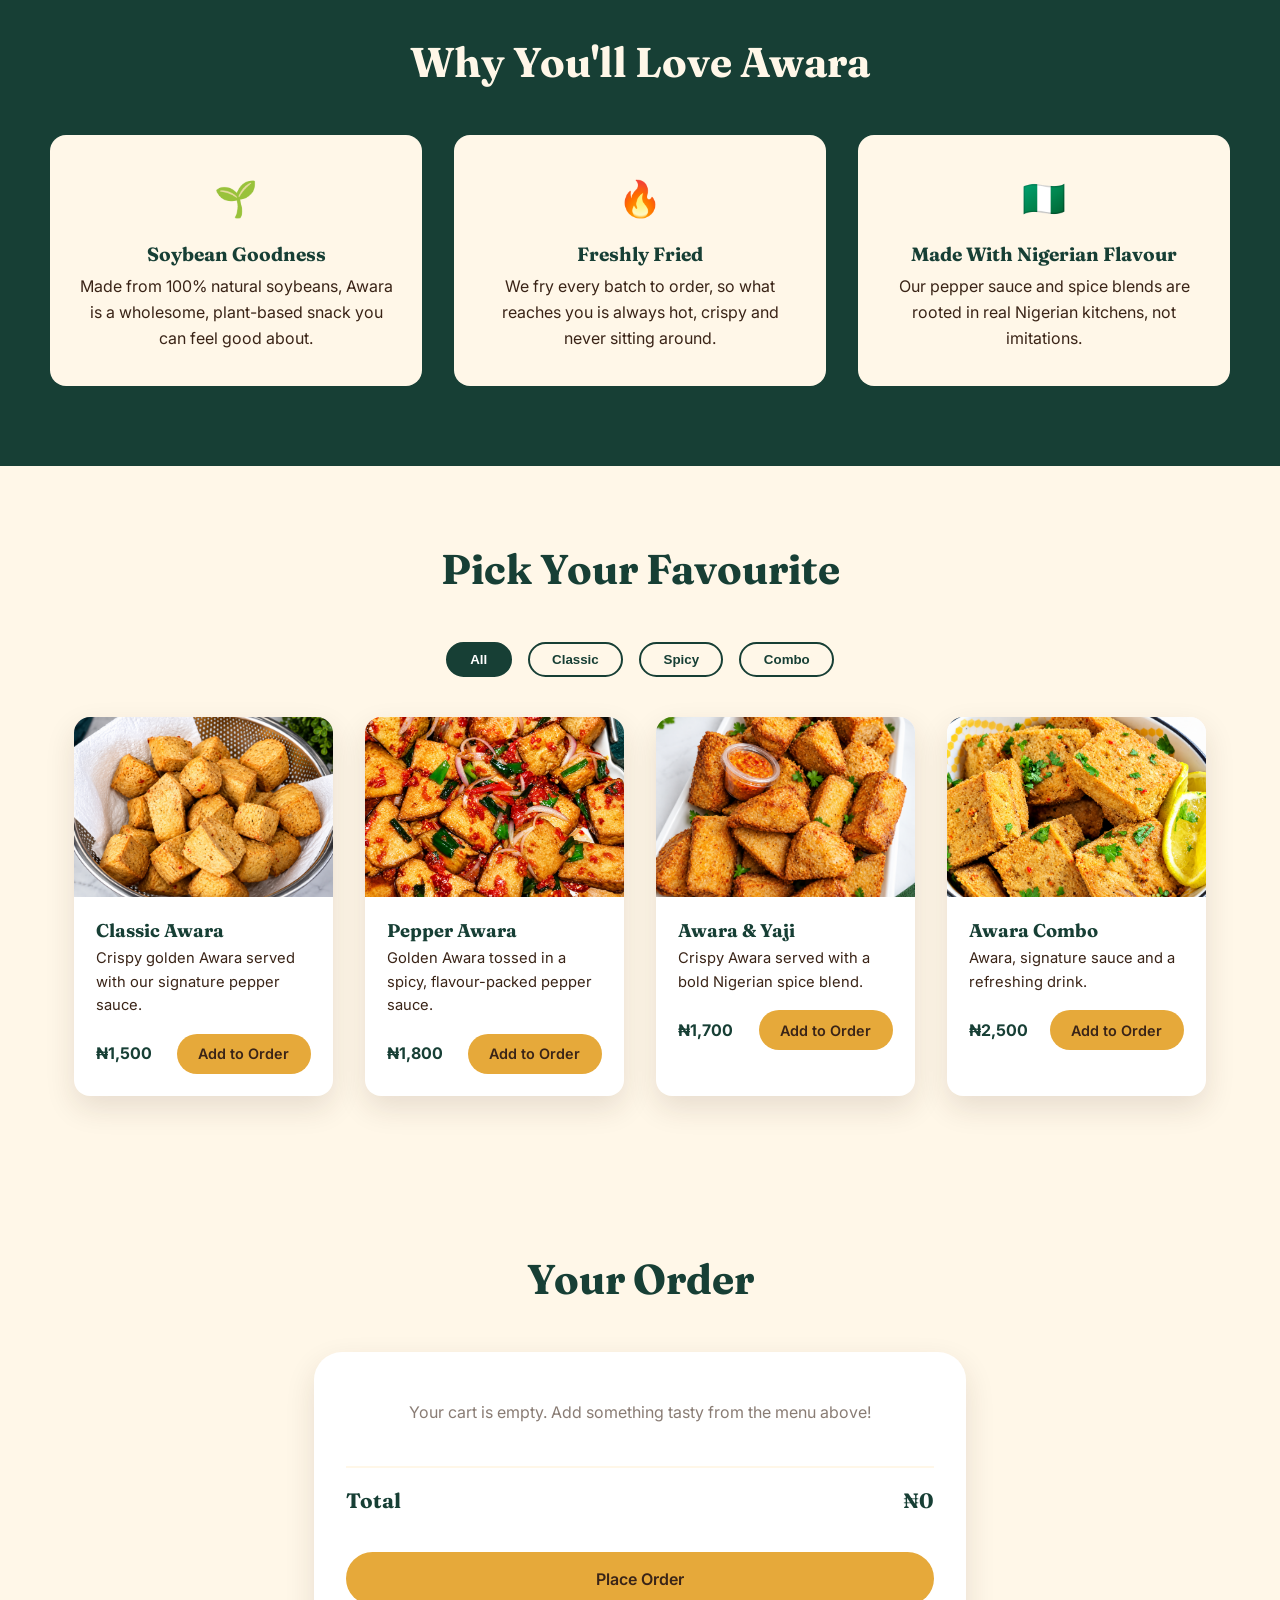
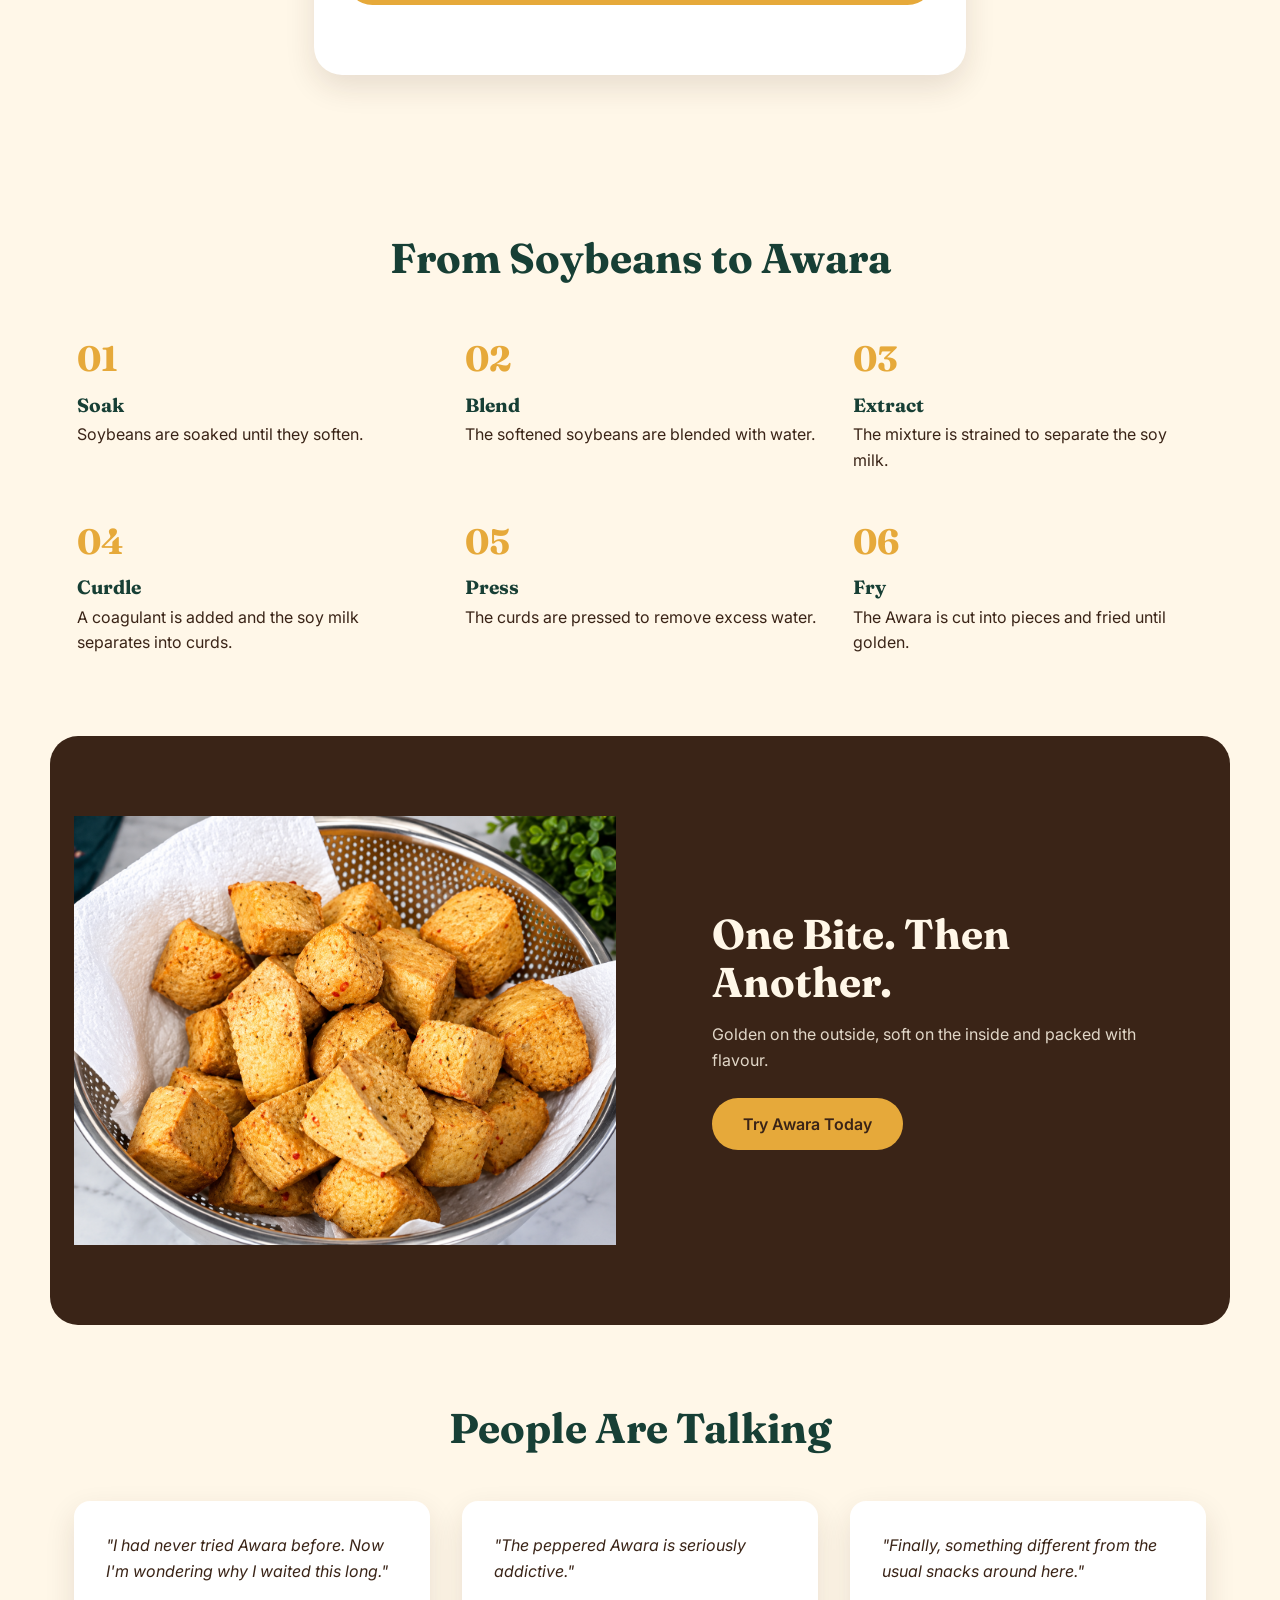
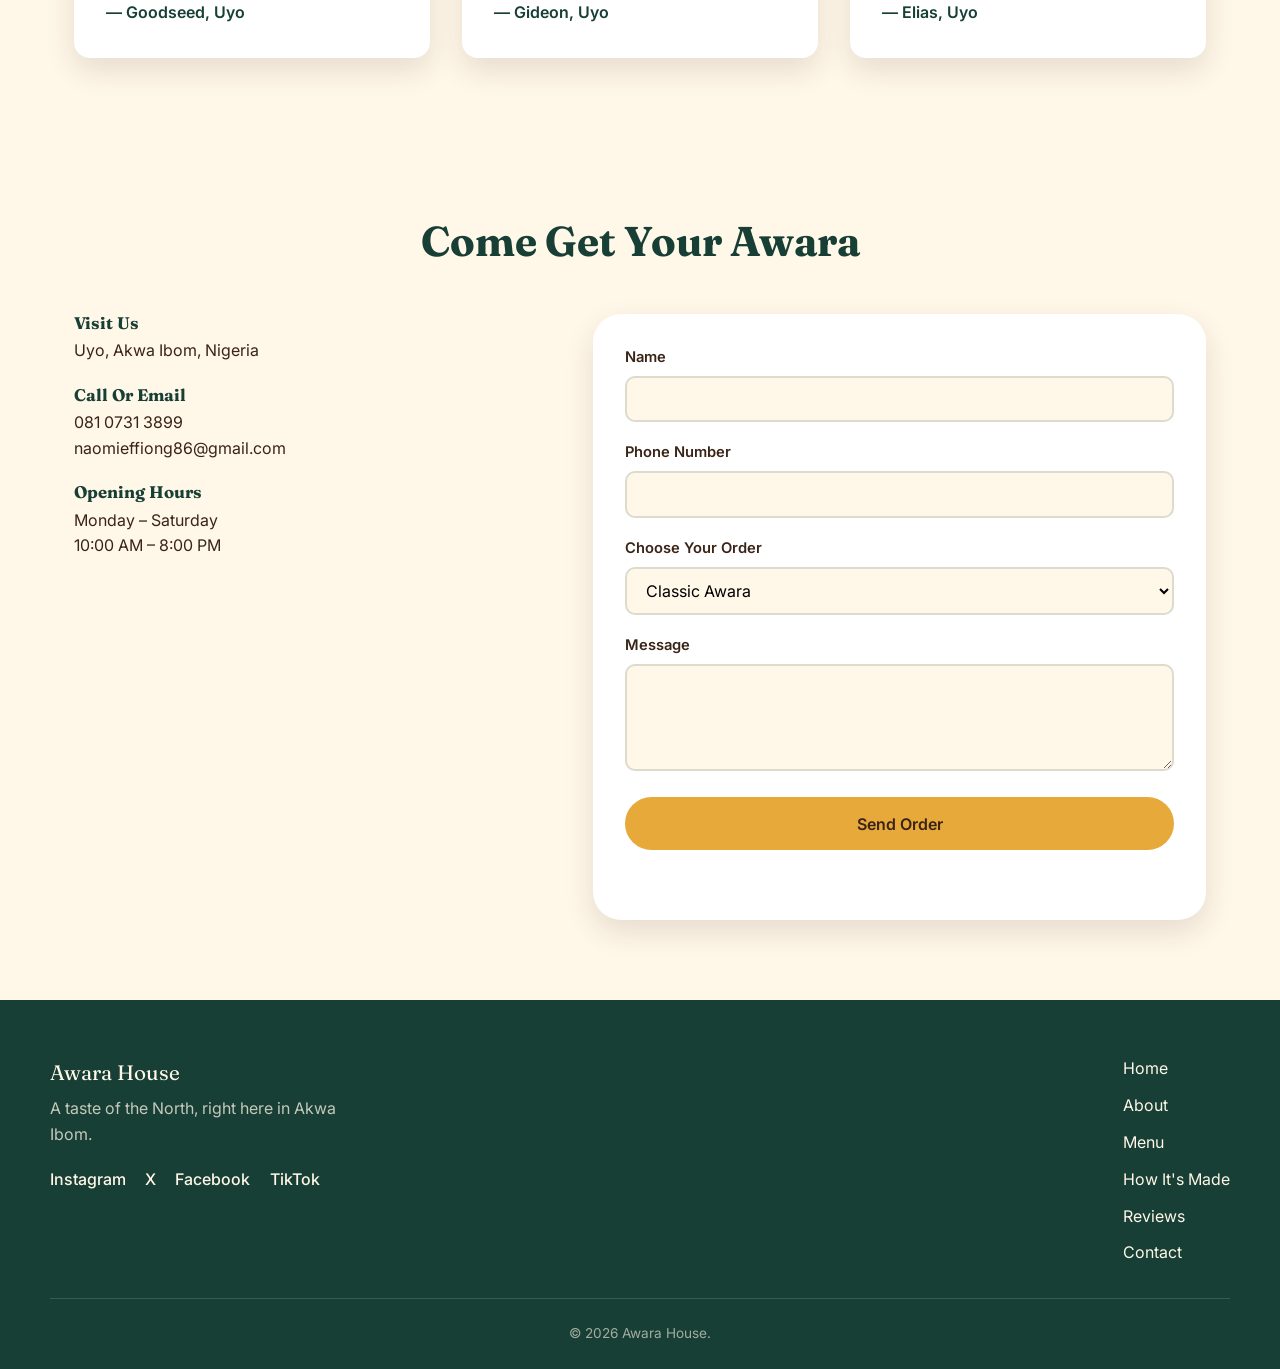
==== commit a5e94716: "Fix HTML formatting and restore original content" ====
--- a/index.html
+++ b/index.html
@@ -52,7 +52,7 @@
  
       <div class="hero__media">
         <div class="hero__image-frame">
-          <img src="images/hero-awara.png" alt="A plate of golden fried Awara served with pepper sauce" class="hero__image" />
+          <img src="hero-awara.png" alt="A plate of golden fried Awara served with pepper sauce" class="hero__image" />
         </div>
         <div class="hero__blob hero__blob--one" aria-hidden="true"></div>
         <div class="hero__blob hero__blob--two" aria-hidden="true"></div>
@@ -66,7 +66,7 @@
    
     <section class="about" id="about">
       <div class="about__image">
-        <img src="images/about-awara.png" alt="Close-up of freshly fried Awara pieces" />
+        <img src="about-awara.png" alt="Close-up of freshly fried Awara pieces" />
       </div>
  
       <div class="about__text">
@@ -126,7 +126,7 @@
       <div class="menu__grid" id="menuGrid">
         <!-- Each card has a data-category attribute so JavaScript can filter it -->
         <article class="food-card" data-category="classic" data-id="classic-awara">
-          <img src="images/menu-classic-awara.png" alt="Classic Awara with pepper sauce" class="food-card__image" />
+          <img src="menu-classic-awara.png" alt="Classic Awara with pepper sauce" class="food-card__image" />
           <div class="food-card__body">
             <h3>Classic Awara</h3>
             <p>Crispy golden Awara served with our signature pepper sauce.</p>
@@ -139,7 +139,7 @@
         </article>
  
         <article class="food-card" data-category="spicy" data-id="pepper-awara">
-          <img src="images/menu-pepper-awara.png" alt="Pepper Awara tossed in spicy sauce" class="food-card__image" />
+          <img src="menu-pepper-awara.png" alt="Pepper Awara tossed in spicy sauce" class="food-card__image" />
           <div class="food-card__body">
             <h3>Pepper Awara</h3>
             <p>Golden Awara tossed in a spicy, flavour-packed pepper sauce.</p>
@@ -152,7 +152,7 @@
         </article>
  
         <article class="food-card" data-category="spicy" data-id="awara-yaji">
-          <img src="images/hero-awara.png" alt="Awara served with yaji spice blend" class="food-card__image" />
+          <img src="hero-awara.png" alt="Awara served with yaji spice blend" class="food-card__image" />
           <div class="food-card__body">
             <h3>Awara &amp; Yaji</h3>
             <p>Crispy Awara served with a bold Nigerian spice blend.</p>
@@ -165,7 +165,7 @@
         </article>
  
         <article class="food-card" data-category="combo" data-id="awara-combo">
-          <img src="images/menu-awara-combo.png" alt="Awara combo with sauce and a drink" class="food-card__image" />
+          <img src="menu-awara-combo.png" alt="Awara combo with sauce and a drink" class="food-card__image" />
           <div class="food-card__body">
             <h3>Awara Combo</h3>
             <p>Awara, signature sauce and a refreshing drink.</p>
@@ -239,7 +239,7 @@
   
     <section class="featured">
       <div class="featured__image">
-        <img src="images/menu-classic-awara.png" alt="Golden fried Awara close-up" />
+        <img src="menu-classic-awara.png" alt="Golden fried Awara close-up" />
       </div>
       <div class="featured__content">
         <h2>One Bite. Then Another.</h2>
